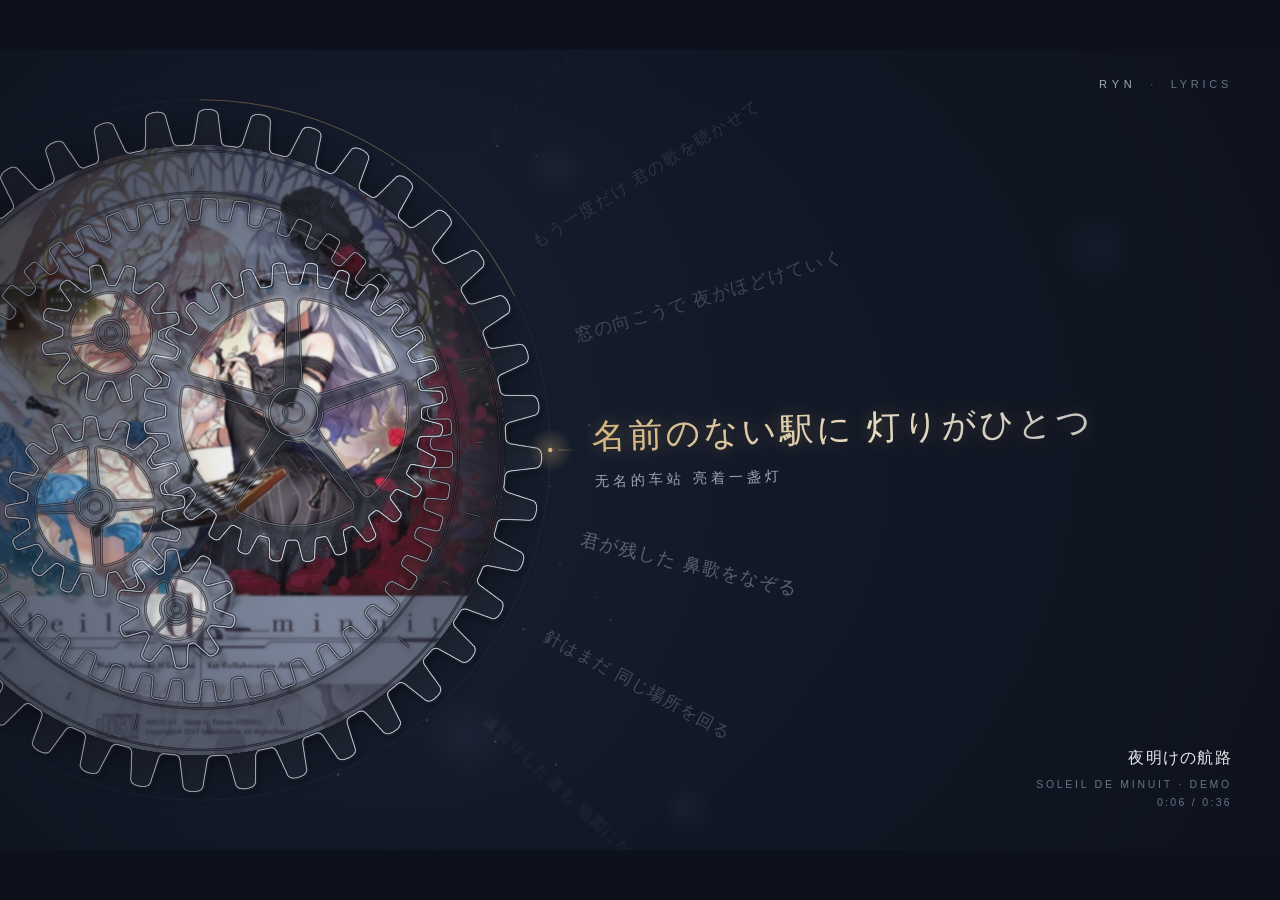
==== ryn-lyric-dial/concept-7b/index.html @ 3556fc02 "add ryn lyric dial demo" ====
<!doctype html><html lang="ja"><head><meta charset="utf-8"><title>Ryn · 光轮 II Luminous Train</title>
<link rel="stylesheet" href="../assets/common.css">
<style>
.hud{letter-spacing:.34em;font-weight:300;font-size:11px;color:#6b7385}
.hud b{font-weight:500;letter-spacing:.44em;color:#a3aab8}
.track .t{font-weight:300;font-size:16px;letter-spacing:.08em}
.track .a{font-weight:300;font-size:10.5px;letter-spacing:.26em;text-transform:uppercase;color:#6b7385;margin-top:9px}
.track .m{font-weight:300;font-size:10.5px;letter-spacing:.22em;color:#6b7385;margin-top:6px}
</style></head><body>
<div id="stage">
  <div class="hud" style="left:auto;right:48px"><b>RYN</b>&nbsp;&nbsp;·&nbsp;&nbsp;Lyrics</div>
  <div class="track" style="right:48px;bottom:42px;text-align:right">
    <div class="t">夜明けの航路</div>
    <div class="a">soleil de minuit · demo</div>
    <div class="m" id="time"></div>
  </div>
</div>
<script src="../assets/common.js"></script>
<script>
/* Concept 7b — 光轮 II Luminous Train
   One bold ring (40 outer teeth, 48 inner teeth) drives a plain visible chain inside the dial:
   Ring(48 int) → L(28) → M(16) → S(10)   and   L(28) → S2(12).  No carrier, no bridges, no arms.
   Wheels are luminous hairlines (with a dark under-stroke so they read on bright art);
   the cover is veiled and turns crisp inside the wheels' spoke windows. Ring rotation = lyric arc. */
const TAU = Math.PI * 2, CX = 200, CY = 400;
const MI = 10, ZRI = 48, RRI = MI * ZRI / 2;          // ring internal: pitch R 240
const MO = 16.25, ZRO = 40, RRO = MO * ZRO / 2;       // ring external crown: pitch R 325, tips 341 → Ø 682
const R_COV = RRO - 1.25 * MO, R_TXT = 392;
const STEP = 15 * Math.PI / 180;   // 1 line = 15°: 12 lines = 180° = 24 inner / 20 outer teeth → seamless loop
const SS = 2, INK = '226,234,250';
const smooth = x => x * x * x * (x * (x * 6 - 15) + 10);
const easeInOutSine = x => -(Math.cos(Math.PI * x) - 1) / 2;

// ── generic geometry
function teeth(Z, R, m, internal) {   // bold, rounded tooth outline (points)
  const rT = internal ? R - m : R + m, rR = internal ? R + 1.2 * m : R - 1.2 * m, pitch = TAU / Z, pts = [];
  const hw = r => pitch * .5 * (.56 - .2 * clamp((r - rR) / (rT - rR)));
  for (let k = 0; k < Z; k++) { const a = k * pitch;
    pts.push([a - pitch / 2, rR]);
    for (let i = 0; i <= 3; i++) { const r = lerp(rR, rT, i / 3); pts.push([a - hw(r) * R / r, r]); }
    for (let i = 3; i >= 0; i--) { const r = lerp(rR, rT, i / 3); pts.push([a + hw(r) * R / r, r]); } }
  return chaikin(pts.map(([a, r]) => [Math.cos(a) * r, Math.sin(a) * r]), 2);
}
function chaikin(pts, it) { for (let k = 0; k < it; k++) { const o = []; for (let i = 0; i < pts.length; i++) { const p = pts[i], q = pts[(i + 1) % pts.length]; o.push([.75 * p[0] + .25 * q[0], .75 * p[1] + .25 * q[1]], [.25 * p[0] + .75 * q[0], .25 * p[1] + .75 * q[1]]); } pts = o; } return pts; }
// window between two straight, gently tapered spokes (spoke half-width w0 at hub → w1 at rim)
function windowShape(a0, a1, r0, r1, w0, w1) {
  const P = [], half = r => lerp(w0, w1, (r - r0) / (r1 - r0)), L = r => a0 + half(r) / r, Rr = r => a1 - half(r) / r;
  for (let i = 0; i <= 4; i++) { const r = lerp(r0, r1, i / 4); P.push([Math.cos(L(r)) * r, Math.sin(L(r)) * r]); }
  for (let i = 1; i < 10; i++) { const a = lerp(L(r1), Rr(r1), i / 10); P.push([Math.cos(a) * r1, Math.sin(a) * r1]); }
  for (let i = 4; i >= 0; i--) { const r = lerp(r0, r1, i / 4); P.push([Math.cos(Rr(r)) * r, Math.sin(Rr(r)) * r]); }
  for (let i = 1; i < 6; i++) { const a = lerp(Rr(r0), L(r0), i / 6); P.push([Math.cos(a) * r0, Math.sin(a) * r0]); }
  return chaikin(P, 4);
}
const toPath = (pts, p = new Path2D()) => { pts.forEach(([x, y], i) => i ? p.lineTo(x, y) : p.moveTo(x, y)); p.closePath(); return p; };
const circ = (r, p = new Path2D(), x = 0, y = 0) => { p.moveTo(x + r, y); p.arc(x, y, r, 0, TAU); return p; };

// ── the train (positions solved so every pair sits exactly at its centre distance)
const G = {};
{ const mk = (Z, n, hub) => ({Z, R: MI * Z / 2, n, hub});
  G.L = mk(28, 5, 24); G.M = mk(16, 4, 16); G.S = mk(10, 3, 11); G.S2 = mk(12, 3, 13);
  const at = (o, a, d) => ({x: o.x + Math.cos(a) * d, y: o.y + Math.sin(a) * d});
  const O = {x: CX, y: CY};
  Object.assign(G.L, at(O, -0.40, RRI - G.L.R));               // internal mesh with the ring
  Object.assign(G.M, at(G.L, 2.70, G.L.R + G.M.R));
  Object.assign(G.S, at(G.M, 0.90, G.M.R + G.S.R));
  Object.assign(G.S2, at(G.L, 3.55, G.L.R + G.S2.R)); }
function meshExt(a, b, thA) { const psi = Math.atan2(b.y - a.y, b.x - a.x); return psi + Math.PI - Math.PI / b.Z + (a.Z / b.Z) * (psi - thA); }
function meshInt(thR, b) { const psi = Math.atan2(b.y - CY, b.x - CX); return psi - Math.PI / b.Z - (ZRI / b.Z) * (psi - thR); }

// ── bake: line art = dark under-stroke (legibility on bright art) + glow + hairline, weight hierarchy
function bakeWheel(def) {
  const S = def.size, c = document.createElement('canvas'); c.width = c.height = Math.ceil(S * SS); c.size = S;
  const g = c.getContext('2d'); g.scale(SS, SS); g.translate(S / 2, S / 2); g.lineJoin = 'round';
  if (def.frost) { g.fillStyle = `rgba(${INK},${def.frost})`; g.fill(def.body, 'evenodd'); g.globalCompositeOperation = 'destination-out'; g.fillStyle = '#000'; for (const w of def.wins) g.fill(w); g.globalCompositeOperation = 'source-over'; }
  const items = def.lines;   // [path, weight 0..1, dashed]
  g.strokeStyle = 'rgba(6,9,16,.55)'; for (const [p, k, dash] of items) { if (dash) continue; g.lineWidth = 2.6 + k; g.stroke(p); }
  for (const [p, k, dash] of items) { if (dash) continue; g.strokeStyle = `rgba(${INK},${.07 * k})`; g.lineWidth = 4; g.stroke(p); }
  for (const [p, k, dash] of items) { g.setLineDash(dash ? [2, 5] : []); g.strokeStyle = `rgba(${INK},${k})`; g.lineWidth = dash ? .8 : .7 + .5 * k; g.stroke(p); }
  g.setLineDash([]); return c;
}
function wheelDef(w) {
  const m = MI, rRoot = w.R - 1.2 * m, rim = Math.max(7, w.R * .1), out = toPath(teeth(w.Z, w.R, m, false));
  const sw = w.R * .07, wins = [];
  for (let k = 0; k < w.n; k++) wins.push(toPath(windowShape(k * TAU / w.n, (k + 1) * TAU / w.n, w.hub + 5, rRoot - rim, sw * .9, sw * .6)));
  const body = new Path2D(); body.addPath(out);
  return {size: 2 * (w.R + m) + 16, wins, body, frost: .07,
    lines: [[out, .85], ...wins.map(p => [p, .4]), [circ(w.hub), .5], [circ(w.hub * .42), .35], [circ(w.R), .2, true]]};
}
const B = {};
function bake(cover) {
  const S = 2 * R_COV;
  const mk = () => { const c = document.createElement('canvas'); c.width = c.height = S * SS; const g = c.getContext('2d'); g.scale(SS, SS); return [c, g]; };
  { const [c, g] = mk(); g.beginPath(); g.arc(R_COV, R_COV, R_COV, 0, TAU); g.clip();
    g.filter = 'blur(1.6px) saturate(.8) brightness(.67)'; if (cover) g.drawImage(cover, -4, -4, S + 8, S + 8); g.filter = 'none';
    g.globalCompositeOperation = 'multiply'; g.fillStyle = 'rgb(182,195,228)'; g.fillRect(0, 0, S, S); g.globalCompositeOperation = 'source-over';
    // ring band under heavier frost so the rim reads as one bold part
    g.fillStyle = 'rgba(14,19,31,.3)'; g.beginPath(); g.arc(R_COV, R_COV, R_COV, 0, TAU); g.arc(R_COV, R_COV, RRI + 1.2 * MI, 0, TAU, true); g.fill();
    B.veil = c; }
  { const [c, g] = mk(); g.filter = 'saturate(1.03) contrast(1.03)'; if (cover) g.drawImage(cover, 0, 0, S, S); B.crisp = c; }
  for (const k of ['L', 'M', 'S', 'S2']) { G[k].def = wheelDef(G[k]); B[k] = bakeWheel(G[k].def); }
  { const outer = toPath(teeth(ZRO, RRO, MO, false)), inner = toPath(teeth(ZRI, RRI, MI, true)), body = new Path2D();
    body.addPath(outer); body.addPath(inner);
    const scale = new Path2D(); const rS = (RRI + 1.2 * MI + RRO - 1.2 * MO) / 2;
    for (let k = 0; k < 24; k++) { const a = k * STEP, l = k % 2 ? 4 : 8; scale.moveTo(Math.cos(a) * (rS - l), Math.sin(a) * (rS - l)); scale.lineTo(Math.cos(a) * (rS + l), Math.sin(a) * (rS + l)); }
    B.ring = bakeWheel({size: 2 * (RRO + MO) + 16, body, frost: .05, wins: [],
      lines: [[outer, .8], [inner, .6], [scale, .3], [circ(RRO - 1.2 * MO - 6), .16], [circ(RRI + 1.2 * MI + 6), .16]]}); }
  const shadow = c => { const t = document.createElement('canvas'); t.width = t.height = c.width; const g = t.getContext('2d'); g.filter = `blur(${3 * SS}px) brightness(0)`; g.drawImage(c, 0, 0); t.size = c.size; return t; };
  for (const k of ['ring', 'L', 'M', 'S', 'S2']) B[k + 'Sh'] = shadow(B[k]);
  B.mask = document.createElement('canvas');
}
function put(ctx, c, x, y, a, alpha = 1) { ctx.save(); ctx.globalAlpha = alpha; ctx.translate(x, y); ctx.rotate(a); ctx.drawImage(c, -c.size / 2, -c.size / 2, c.size, c.size); ctx.restore(); }

const DUST = Array.from({length: 46}, (_, i) => { const h = n => ((Math.sin(i * 127.1 + n * 311.7) * 43758.5453) % 1 + 1) % 1; return {x: h(1), y: h(2), r: .5 + h(3) * 1.1, s: .2 + h(4) * .8, p: h(5) * TAU}; });
const BOKEH = [[560, 120, 30], [470, 690, 44], [690, 760, 26], [1100, 200, 40]];

boot(({ctx, cover}, t, s) => {
  if (!B.veil) bake(cover);
  const dpr = ctx.getTransform().a;
  ctx.fillStyle = C.bg; ctx.fillRect(0, 0, 1280, 800);
  const pool = ctx.createRadialGradient(CX + 60, CY - 20, 60, CX, CY, 800); pool.addColorStop(0, 'rgba(40,52,78,.4)'); pool.addColorStop(1, 'rgba(17,23,37,0)');
  ctx.fillStyle = pool; ctx.fillRect(0, 0, 1280, 800);

  // kinematics
  const thR = -s.p * STEP;
  const th = {}; th.L = meshInt(thR, G.L); th.M = meshExt(G.L, G.M, th.L); th.S = meshExt(G.M, G.S, th.M); th.S2 = meshExt(G.L, G.S2, th.L);
  const px = Math.sin(t * .13) * 2, py = Math.cos(t * .11) * 1.5;
  const beat = Math.exp(-mod(t, .5) / .12) * (mod(Math.floor(t / .5), 4) === 0 ? 1 : .55);
  const dep = {ring: .4, L: 1, M: 1.25, S: 1.5, S2: 1.5};   // parallax depth: smaller wheels sit nearer the glass

  for (const [bx, by, br] of BOKEH) { const g = ctx.createRadialGradient(bx - px * 2, by - py * 2, 0, bx - px * 2, by - py * 2, br); g.addColorStop(0, 'rgba(170,190,230,.05)'); g.addColorStop(1, 'rgba(170,190,230,0)'); ctx.fillStyle = g; ctx.beginPath(); ctx.arc(bx - px * 2, by - py * 2, br, 0, TAU); ctx.fill(); }

  // cover under the veil + crisp windows
  ctx.save(); ctx.shadowColor = 'rgba(0,0,0,.55)'; ctx.shadowBlur = 60; ctx.fillStyle = '#0d121c'; ctx.beginPath(); ctx.arc(CX, CY, R_COV, 0, TAU); ctx.fill(); ctx.restore();
  ctx.drawImage(B.veil, CX - R_COV, CY - R_COV, 2 * R_COV, 2 * R_COV);
  { const S = 2 * R_COV, mc = B.mask; if (mc.width !== Math.round(S * dpr)) mc.width = mc.height = Math.round(S * dpr);
    const g = mc.getContext('2d'); g.setTransform(1, 0, 0, 1, 0, 0); g.clearRect(0, 0, mc.width, mc.height); g.setTransform(dpr, 0, 0, dpr, 0, 0);
    g.fillStyle = '#fff'; g.shadowColor = '#fff'; g.shadowBlur = 6 * dpr;
    for (const k of ['L', 'M', 'S', 'S2']) { const w = G[k]; g.save(); g.translate(w.x - CX + R_COV + px * dep[k], w.y - CY + R_COV + py * dep[k]); g.rotate(th[k]); for (const p of w.def.wins) g.fill(p); g.restore(); }
    g.shadowBlur = 0; g.globalCompositeOperation = 'source-in'; g.setTransform(1, 0, 0, 1, 0, 0); g.drawImage(B.crisp, 0, 0, mc.width, mc.height); g.globalCompositeOperation = 'source-over';
    ctx.globalAlpha = .93 + .07 * beat; ctx.drawImage(mc, CX - R_COV, CY - R_COV, S, S); ctx.globalAlpha = 1; }
  { ctx.save(); ctx.beginPath(); ctx.arc(CX, CY, R_COV, 0, TAU); ctx.clip(); ctx.globalCompositeOperation = 'screen';
    const u = mod(t / 11, 1), x0 = CX - 560 + u * 1120, sw = ctx.createLinearGradient(x0 - 150, CY - 320, x0 + 150, CY + 320);
    sw.addColorStop(0, 'rgba(200,214,240,0)'); sw.addColorStop(.5, 'rgba(200,214,240,.06)'); sw.addColorStop(1, 'rgba(200,214,240,0)');
    ctx.fillStyle = sw; ctx.fillRect(CX - R_COV, CY - R_COV, 2 * R_COV, 2 * R_COV); ctx.restore(); }

  // shadows, then the wheels
  const O = [5, 8];
  put(ctx, B.ringSh, CX + O[0] * .5, CY + O[1] * .5, thR, .45);
  for (const k of ['L', 'M', 'S', 'S2']) put(ctx, B[k + 'Sh'], G[k].x + O[0] * dep[k], G[k].y + O[1] * dep[k], th[k], .45);
  put(ctx, B.ring, CX + px * dep.ring, CY + py * dep.ring, thR);
  for (const k of ['L', 'M', 'S', 'S2']) put(ctx, B[k], G[k].x + px * dep[k], G[k].y + py * dep[k], th[k]);

  // beat light along pitch circles (additive)
  ctx.save(); ctx.globalCompositeOperation = 'lighter'; ctx.lineCap = 'round';
  const comet = (x, y, r, a, len, al) => { for (let k = 0; k < 6; k++) { ctx.strokeStyle = `rgba(${INK},${al * (1 - k / 6)})`; ctx.lineWidth = 1.5 - k * .15; ctx.beginPath(); ctx.arc(x, y, r, a - (k + 1) * len / 6, a - k * len / 6); ctx.stroke(); } };
  comet(CX, CY, RRI, -t * .3 + 1, .5, .2 + .4 * beat);
  comet(G.L.x + px, G.L.y + py, G.L.R, t * .8, 1.0, .22 + .5 * beat);
  comet(G.M.x + px * 1.25, G.M.y + py * 1.25, G.M.R, -t * 1.1 + 2, 1.1, .16 + .4 * beat);
  // mesh points: where two wheels touch, a soft light breathes with the beat — the linkage reads at a glance
  const meshPt = (a, b, sign) => { const d = Math.hypot(b.x - a.x, b.y - a.y), k = sign * a.R / d, x = a.x + (b.x - a.x) * k, y = a.y + (b.y - a.y) * k;
    const g = ctx.createRadialGradient(x, y, 0, x, y, 16); g.addColorStop(0, `rgba(${INK},${.22 + .4 * beat})`); g.addColorStop(1, `rgba(${INK},0)`); ctx.fillStyle = g; ctx.fillRect(x - 16, y - 16, 32, 32); };
  meshPt({x: CX, y: CY, R: RRI}, G.L, 1); meshPt(G.L, G.M, 1); meshPt(G.M, G.S, 1); meshPt(G.L, G.S2, 1);
  ctx.restore();

  // glass crescent highlight + rim
  { ctx.save(); ctx.beginPath(); ctx.arc(CX, CY, R_COV - 1, 0, TAU); ctx.clip();
    const hl = ctx.createLinearGradient(CX - 200, CY - 300, CX + 80, CY - 40); hl.addColorStop(0, 'rgba(225,235,255,.09)'); hl.addColorStop(1, 'rgba(225,235,255,0)');
    ctx.fillStyle = hl; ctx.beginPath(); ctx.arc(CX, CY, R_COV - 6, Math.PI * 1.1, Math.PI * 1.7); ctx.arc(CX + 50, CY + 44, R_COV - 6, Math.PI * 1.7, Math.PI * 1.1, true); ctx.fill(); ctx.restore(); }
  // progress: gold hairline just outside the teeth
  const RP = RRO + MO + 9;
  ctx.lineWidth = .7; ctx.strokeStyle = `rgba(${INK},.07)`; ctx.beginPath(); ctx.arc(CX, CY, RP, 0, TAU); ctx.stroke();
  ctx.strokeStyle = rgba(C.gold, .7); ctx.beginPath(); ctx.arc(CX, CY, RP, -Math.PI / 2, -Math.PI / 2 + TAU * s.progress); ctx.stroke();
  // index + connector
  { const ix = CX + RP, g = ctx.createRadialGradient(ix, CY, 0, ix, CY, 22);
    g.addColorStop(0, rgba(C.goldHi, .3 + .25 * beat)); g.addColorStop(1, rgba(C.goldHi, 0));
    ctx.fillStyle = g; ctx.beginPath(); ctx.arc(ix, CY, 22, 0, TAU); ctx.fill();
    ctx.fillStyle = C.goldHi; ctx.beginPath(); ctx.arc(ix, CY, 2.2, 0, TAU); ctx.fill();
    const lg = ctx.createLinearGradient(ix + 8, 0, CX + R_TXT - 16, 0); lg.addColorStop(0, rgba(C.gold, .8)); lg.addColorStop(1, rgba(C.gold, 0));
    ctx.strokeStyle = lg; ctx.lineWidth = .8; ctx.beginPath(); ctx.moveTo(ix + 8, CY); ctx.lineTo(CX + R_TXT - 16, CY); ctx.stroke(); }
  for (const d of DUST) { const x = 20 + mod(d.x * 620 + t * 4 * d.s, 620), y = 60 + mod(d.y * 680 - t * 6 * d.s, 680);
    const tw = .5 + .5 * Math.sin(t * (.6 + d.s) + d.p); ctx.fillStyle = `rgba(${INK},${.05 + .15 * tw})`; ctx.beginPath(); ctx.arc(x, y, d.r, 0, TAU); ctx.fill(); }

  // lyric arc
  ctx.textBaseline = 'middle'; ctx.textAlign = 'left';
  for (let i = 0; i < N; i++) {
    const d = rel(i, s.p); if (Math.abs(d) > 3.2) continue;
    const f = focus(d), e = smooth(f), a = d * STEP, ad = Math.abs(d);
    const alpha = f > 0 ? lerp(.5, 1, e) : clamp(.52 - (ad - 1) * .2);
    if (alpha <= .01) continue;
    const size = lerp(18 - Math.max(0, ad - 1) * 1.2, 34, e);
    ctx.save(); ctx.translate(CX + Math.cos(a) * R_TXT, CY + Math.sin(a) * R_TXT); ctx.rotate(a);
    if (ad > 1.4) ctx.filter = `blur(${((ad - 1.4) * .7).toFixed(2)}px)`;
    ctx.font = `${e > .5 ? 400 : 300} ${size}px ${FONT_JA}`; ctx.letterSpacing = `${lerp(1.5, 3, e)}px`;
    ctx.globalAlpha = alpha; ctx.fillStyle = d > 0 ? C.sec : C.muted;
    if (f > .02) ctx.fillStyle = `rgba(163,170,184,${lerp(1, .42, e)})`;
    ctx.fillText(LYRICS[i].ja, 0, 0);
    ctx.filter = 'none';
    if (f > .02) {
      // karaoke reveal: gold → white gradient sweeps through the line with a soft glow
      const w = ctx.measureText(LYRICS[i].ja).width, isCur = i === s.idx;
      const prog = isCur ? clamp((s.local - .35) / (LINE_DUR - .7)) : 1;
      const edge = w * easeInOutSine(prog);
      const gr = ctx.createLinearGradient(0, 0, w, 0); gr.addColorStop(0, C.goldHi); gr.addColorStop(.55, '#e9dcc0'); gr.addColorStop(1, '#f3efe6');
      ctx.save(); ctx.beginPath(); ctx.rect(-4, -40, edge + 4, 80); ctx.clip();
      ctx.globalAlpha = e; ctx.shadowColor = rgba(C.gold, .45); ctx.shadowBlur = 16; ctx.fillStyle = gr; ctx.fillText(LYRICS[i].ja, 0, 0);
      ctx.restore();
      if (isCur && prog > 0 && prog < 1) { const hg = ctx.createRadialGradient(edge, 0, 0, edge, 0, 26); hg.addColorStop(0, rgba(C.goldHi, .22 * e)); hg.addColorStop(1, rgba(C.goldHi, 0)); ctx.fillStyle = hg; ctx.globalAlpha = 1; ctx.fillRect(edge - 26, -26, 52, 52); }
      ctx.globalAlpha = e * e; ctx.letterSpacing = '4px'; ctx.font = `300 14px ${FONT_ZH}`; ctx.fillStyle = C.sec; ctx.fillText(LYRICS[i].zh, 2, 44);
    }
    ctx.restore();
  }
  ctx.globalAlpha = 1; ctx.letterSpacing = '0px'; ctx.filter = 'none';

  // vignette
  const vg = ctx.createRadialGradient(560, 400, 300, 640, 400, 940); vg.addColorStop(0, 'rgba(8,11,18,0)'); vg.addColorStop(1, 'rgba(8,11,18,.55)');
  ctx.fillStyle = vg; ctx.fillRect(0, 0, 1280, 800);
}, {trans: 1.8, ease: easeInOutSine});
</script></body></html>
---- ryn-lyric-dial/assets/common.css ----
html,body{margin:0;height:100%;background:#0c111c;overflow:hidden}
body{font-family:Inter,"Noto Sans CJK JP","Noto Sans CJK SC",sans-serif;color:#e6e8ee}
#stage{position:absolute;left:0;top:0;width:1280px;height:800px;transform-origin:0 0;background:#111725;overflow:hidden}
#stage canvas{position:absolute;left:0;top:0;width:1280px;height:800px}
.hud{position:absolute;left:36px;top:28px;font-size:12px;letter-spacing:.08em;color:#6b7385;text-transform:uppercase;pointer-events:none}
.hud b{color:#a3aab8;font-weight:600;letter-spacing:.2em}
.track{position:absolute;pointer-events:none}
.track .t{font-size:18px;font-weight:500;color:#e6e8ee;letter-spacing:.01em}
.track .a{font-size:12px;color:#a3aab8;margin-top:4px;letter-spacing:.04em}
.track .m{font-size:11px;color:#6b7385;margin-top:2px;letter-spacing:.04em}
.foot{position:absolute;left:36px;bottom:24px;font-size:11px;color:#6b7385;letter-spacing:.12em;text-transform:uppercase;pointer-events:none}
.foot span{color:#b8955a}
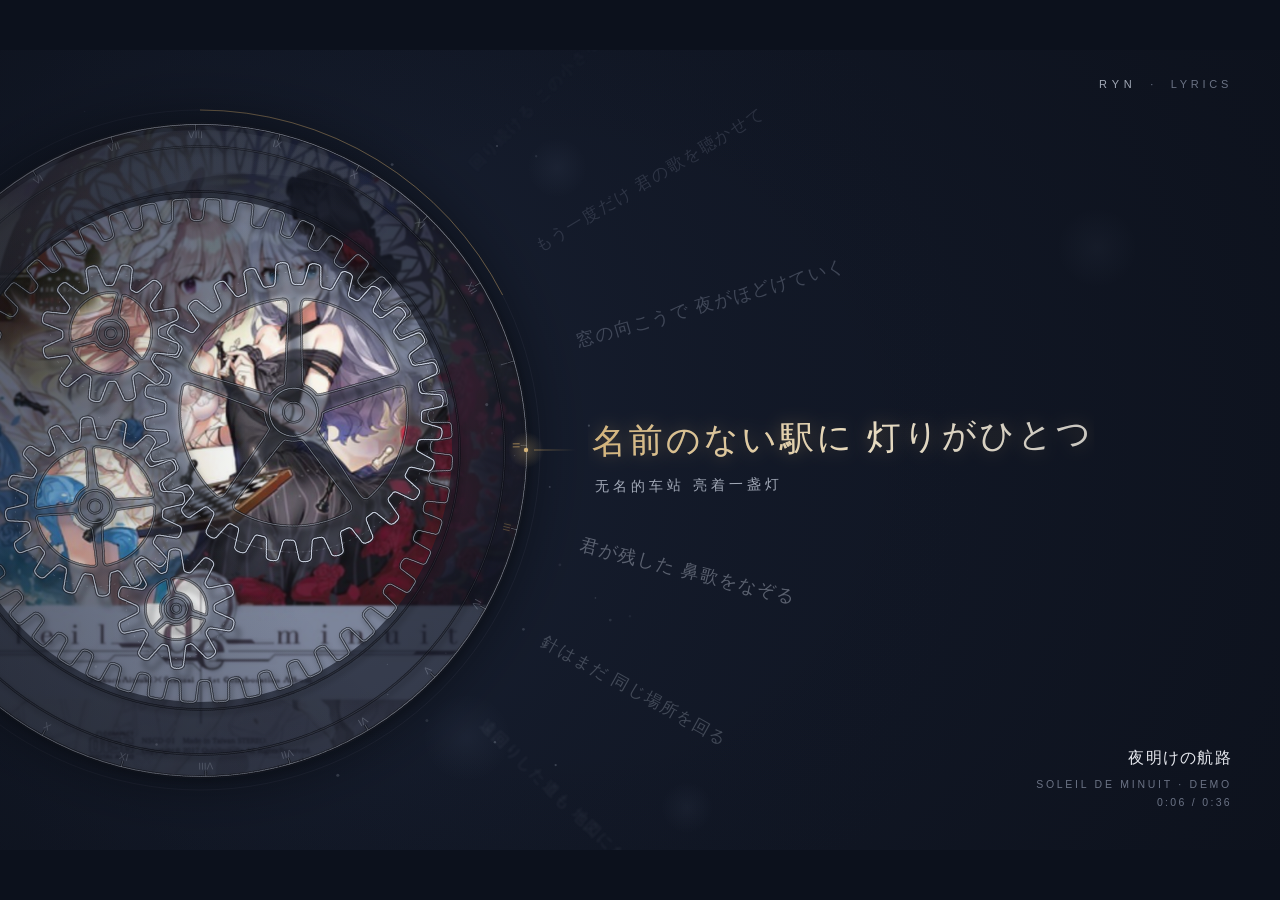
==== commit b1b17b7d: "lyric-dial 7b: 6b-style engraved Roman-numeral band rim, calmer pitch-circle light, no mesh-point fl" ====
--- a/ryn-lyric-dial/concept-7b/index.html
+++ b/ryn-lyric-dial/concept-7b/index.html
@@ -18,15 +18,16 @@
 <script src="../assets/common.js"></script>
 <script>
 /* Concept 7b — 光轮 II Luminous Train
-   One bold ring (40 outer teeth, 48 inner teeth) drives a plain visible chain inside the dial:
+   An engraved Roman-numeral band (6b style) whose 48 inner teeth drive a plain visible chain inside the dial:
    Ring(48 int) → L(28) → M(16) → S(10)   and   L(28) → S2(12).  No carrier, no bridges, no arms.
    Wheels are luminous hairlines (with a dark under-stroke so they read on bright art);
    the cover is veiled and turns crisp inside the wheels' spoke windows. Ring rotation = lyric arc. */
 const TAU = Math.PI * 2, CX = 200, CY = 400;
 const MI = 10, ZRI = 48, RRI = MI * ZRI / 2;          // ring internal: pitch R 240
-const MO = 16.25, ZRO = 40, RRO = MO * ZRO / 2;       // ring external crown: pitch R 325, tips 341 → Ø 682
-const R_COV = RRO - 1.25 * MO, R_TXT = 392;
-const STEP = 15 * Math.PI / 180;   // 1 line = 15°: 12 lines = 180° = 24 inner / 20 outer teeth → seamless loop
+const BAND_I = RRI + 1.2 * MI, BAND_O = 326;          // engraved band (6b style) between the inner-teeth root and Ø 652
+const R_COV = BAND_O, R_TXT = 392;
+const ROMAN = ['I','II','III','IV','V','VI','VII','VIII','IX','X','XI','XII'];
+const STEP = 15 * Math.PI / 180;   // 1 line = 15°: 12 lines = 180° = 24 inner teeth → seamless loop
 const SS = 2, INK = '226,234,250';
 const smooth = x => x * x * x * (x * (x * 6 - 15) + 10);
 const easeInOutSine = x => -(Math.cos(Math.PI * x) - 1) / 2;
@@ -94,16 +95,15 @@
     g.filter = 'blur(1.6px) saturate(.8) brightness(.67)'; if (cover) g.drawImage(cover, -4, -4, S + 8, S + 8); g.filter = 'none';
     g.globalCompositeOperation = 'multiply'; g.fillStyle = 'rgb(182,195,228)'; g.fillRect(0, 0, S, S); g.globalCompositeOperation = 'source-over';
     // ring band under heavier frost so the rim reads as one bold part
-    g.fillStyle = 'rgba(14,19,31,.3)'; g.beginPath(); g.arc(R_COV, R_COV, R_COV, 0, TAU); g.arc(R_COV, R_COV, RRI + 1.2 * MI, 0, TAU, true); g.fill();
+    g.fillStyle = 'rgba(16,21,34,.66)'; g.beginPath(); g.arc(R_COV, R_COV, R_COV, 0, TAU); g.arc(R_COV, R_COV, RRI + 1.2 * MI, 0, TAU, true); g.fill();
     B.veil = c; }
   { const [c, g] = mk(); g.filter = 'saturate(1.03) contrast(1.03)'; if (cover) g.drawImage(cover, 0, 0, S, S); B.crisp = c; }
   for (const k of ['L', 'M', 'S', 'S2']) { G[k].def = wheelDef(G[k]); B[k] = bakeWheel(G[k].def); }
-  { const outer = toPath(teeth(ZRO, RRO, MO, false)), inner = toPath(teeth(ZRI, RRI, MI, true)), body = new Path2D();
-    body.addPath(outer); body.addPath(inner);
-    const scale = new Path2D(); const rS = (RRI + 1.2 * MI + RRO - 1.2 * MO) / 2;
-    for (let k = 0; k < 24; k++) { const a = k * STEP, l = k % 2 ? 4 : 8; scale.moveTo(Math.cos(a) * (rS - l), Math.sin(a) * (rS - l)); scale.lineTo(Math.cos(a) * (rS + l), Math.sin(a) * (rS + l)); }
-    B.ring = bakeWheel({size: 2 * (RRO + MO) + 16, body, frost: .05, wins: [],
-      lines: [[outer, .8], [inner, .6], [scale, .3], [circ(RRO - 1.2 * MO - 6), .16], [circ(RRI + 1.2 * MI + 6), .16]]}); }
+  { // ring = engraved band (thin concentric rings + one quiet tick per lyric step) with the drive teeth on its inner edge
+    const inner = toPath(teeth(ZRI, RRI, MI, true)), ticks = new Path2D();
+    for (let k = 0; k < 24; k++) { const a = k * STEP; ticks.moveTo(Math.cos(a) * BAND_O, Math.sin(a) * BAND_O); ticks.lineTo(Math.cos(a) * (BAND_O - 6), Math.sin(a) * (BAND_O - 6)); }
+    B.ring = bakeWheel({size: 2 * BAND_O + 16, wins: [],
+      lines: [[circ(BAND_O), .42], [inner, .5], [ticks, .3], [circ(BAND_O - 22), .12], [circ(BAND_I + 7), .1]]}); }
   const shadow = c => { const t = document.createElement('canvas'); t.width = t.height = c.width; const g = t.getContext('2d'); g.filter = `blur(${3 * SS}px) brightness(0)`; g.drawImage(c, 0, 0); t.size = c.size; return t; };
   for (const k of ['ring', 'L', 'M', 'S', 'S2']) B[k + 'Sh'] = shadow(B[k]);
   B.mask = document.createElement('canvas');
@@ -125,6 +125,7 @@
   const th = {}; th.L = meshInt(thR, G.L); th.M = meshExt(G.L, G.M, th.L); th.S = meshExt(G.M, G.S, th.M); th.S2 = meshExt(G.L, G.S2, th.L);
   const px = Math.sin(t * .13) * 2, py = Math.cos(t * .11) * 1.5;
   const beat = Math.exp(-mod(t, .5) / .12) * (mod(Math.floor(t / .5), 4) === 0 ? 1 : .55);
+  const soft = .5 - .5 * Math.cos(TAU * mod(t, 2) / 2);   // one slow swell per bar
   const dep = {ring: .4, L: 1, M: 1.25, S: 1.5, S2: 1.5};   // parallax depth: smaller wheels sit nearer the glass
 
   for (const [bx, by, br] of BOKEH) { const g = ctx.createRadialGradient(bx - px * 2, by - py * 2, 0, bx - px * 2, by - py * 2, br); g.addColorStop(0, 'rgba(170,190,230,.05)'); g.addColorStop(1, 'rgba(170,190,230,0)'); ctx.fillStyle = g; ctx.beginPath(); ctx.arc(bx - px * 2, by - py * 2, br, 0, TAU); ctx.fill(); }
@@ -137,7 +138,7 @@
     g.fillStyle = '#fff'; g.shadowColor = '#fff'; g.shadowBlur = 6 * dpr;
     for (const k of ['L', 'M', 'S', 'S2']) { const w = G[k]; g.save(); g.translate(w.x - CX + R_COV + px * dep[k], w.y - CY + R_COV + py * dep[k]); g.rotate(th[k]); for (const p of w.def.wins) g.fill(p); g.restore(); }
     g.shadowBlur = 0; g.globalCompositeOperation = 'source-in'; g.setTransform(1, 0, 0, 1, 0, 0); g.drawImage(B.crisp, 0, 0, mc.width, mc.height); g.globalCompositeOperation = 'source-over';
-    ctx.globalAlpha = .93 + .07 * beat; ctx.drawImage(mc, CX - R_COV, CY - R_COV, S, S); ctx.globalAlpha = 1; }
+    ctx.globalAlpha = .95 + .05 * soft; ctx.drawImage(mc, CX - R_COV, CY - R_COV, S, S); ctx.globalAlpha = 1; }
   { ctx.save(); ctx.beginPath(); ctx.arc(CX, CY, R_COV, 0, TAU); ctx.clip(); ctx.globalCompositeOperation = 'screen';
     const u = mod(t / 11, 1), x0 = CX - 560 + u * 1120, sw = ctx.createLinearGradient(x0 - 150, CY - 320, x0 + 150, CY + 320);
     sw.addColorStop(0, 'rgba(200,214,240,0)'); sw.addColorStop(.5, 'rgba(200,214,240,.06)'); sw.addColorStop(1, 'rgba(200,214,240,0)');
@@ -148,32 +149,33 @@
   put(ctx, B.ringSh, CX + O[0] * .5, CY + O[1] * .5, thR, .45);
   for (const k of ['L', 'M', 'S', 'S2']) put(ctx, B[k + 'Sh'], G[k].x + O[0] * dep[k], G[k].y + O[1] * dep[k], th[k], .45);
   put(ctx, B.ring, CX + px * dep.ring, CY + py * dep.ring, thR);
+  // Roman numerals engraved on the band, riding with the ring (24 slots = two turns of I–XII), current one gold
+  ctx.font = `300 10px ${FONT_UI}`; ctx.textAlign = 'center'; ctx.textBaseline = 'middle';
+  for (let i = 0; i < N; i++) for (const w of [0, 1]) {
+    const d0 = rel(i, s.p), d = w ? d0 + (d0 < 0 ? 12 : -12) : d0, a = d * STEP, f = w ? 0 : focus(d0);
+    ctx.save(); ctx.translate(CX + px * dep.ring + Math.cos(a) * (BAND_O - 11), CY + py * dep.ring + Math.sin(a) * (BAND_O - 11)); ctx.rotate(a + Math.PI / 2);
+    ctx.fillStyle = f > .02 ? rgba(C.gold, .35 + .5 * f) : `rgba(${INK},.24)`; ctx.fillText(ROMAN[i], 0, 0); ctx.restore(); }
   for (const k of ['L', 'M', 'S', 'S2']) put(ctx, B[k], G[k].x + px * dep[k], G[k].y + py * dep[k], th[k]);
 
-  // beat light along pitch circles (additive)
+  // calm light along the pitch circles: a slow, faint glint that only swells a little on the beat
   ctx.save(); ctx.globalCompositeOperation = 'lighter'; ctx.lineCap = 'round';
-  const comet = (x, y, r, a, len, al) => { for (let k = 0; k < 6; k++) { ctx.strokeStyle = `rgba(${INK},${al * (1 - k / 6)})`; ctx.lineWidth = 1.5 - k * .15; ctx.beginPath(); ctx.arc(x, y, r, a - (k + 1) * len / 6, a - k * len / 6); ctx.stroke(); } };
-  comet(CX, CY, RRI, -t * .3 + 1, .5, .2 + .4 * beat);
-  comet(G.L.x + px, G.L.y + py, G.L.R, t * .8, 1.0, .22 + .5 * beat);
-  comet(G.M.x + px * 1.25, G.M.y + py * 1.25, G.M.R, -t * 1.1 + 2, 1.1, .16 + .4 * beat);
-  // mesh points: where two wheels touch, a soft light breathes with the beat — the linkage reads at a glance
-  const meshPt = (a, b, sign) => { const d = Math.hypot(b.x - a.x, b.y - a.y), k = sign * a.R / d, x = a.x + (b.x - a.x) * k, y = a.y + (b.y - a.y) * k;
-    const g = ctx.createRadialGradient(x, y, 0, x, y, 16); g.addColorStop(0, `rgba(${INK},${.22 + .4 * beat})`); g.addColorStop(1, `rgba(${INK},0)`); ctx.fillStyle = g; ctx.fillRect(x - 16, y - 16, 32, 32); };
-  meshPt({x: CX, y: CY, R: RRI}, G.L, 1); meshPt(G.L, G.M, 1); meshPt(G.M, G.S, 1); meshPt(G.L, G.S2, 1);
+  const comet = (x, y, r, a, len, al) => { for (let k = 0; k < 6; k++) { ctx.strokeStyle = `rgba(${INK},${al * (1 - k / 6)})`; ctx.lineWidth = 1.2 - k * .12; ctx.beginPath(); ctx.arc(x, y, r, a - (k + 1) * len / 6, a - k * len / 6); ctx.stroke(); } };
+  comet(G.L.x + px, G.L.y + py, G.L.R, t * .35, 1.2, .09 + .07 * soft);
+  comet(G.M.x + px * 1.25, G.M.y + py * 1.25, G.M.R, -t * .5 + 2, 1.2, .07 + .05 * soft);
   ctx.restore();
 
   // glass crescent highlight + rim
   { ctx.save(); ctx.beginPath(); ctx.arc(CX, CY, R_COV - 1, 0, TAU); ctx.clip();
     const hl = ctx.createLinearGradient(CX - 200, CY - 300, CX + 80, CY - 40); hl.addColorStop(0, 'rgba(225,235,255,.09)'); hl.addColorStop(1, 'rgba(225,235,255,0)');
     ctx.fillStyle = hl; ctx.beginPath(); ctx.arc(CX, CY, R_COV - 6, Math.PI * 1.1, Math.PI * 1.7); ctx.arc(CX + 50, CY + 44, R_COV - 6, Math.PI * 1.7, Math.PI * 1.1, true); ctx.fill(); ctx.restore(); }
-  // progress: gold hairline just outside the teeth
-  const RP = RRO + MO + 9;
+  // progress: gold hairline just outside the band
+  const RP = BAND_O + 14;
   ctx.lineWidth = .7; ctx.strokeStyle = `rgba(${INK},.07)`; ctx.beginPath(); ctx.arc(CX, CY, RP, 0, TAU); ctx.stroke();
   ctx.strokeStyle = rgba(C.gold, .7); ctx.beginPath(); ctx.arc(CX, CY, RP, -Math.PI / 2, -Math.PI / 2 + TAU * s.progress); ctx.stroke();
   // index + connector
-  { const ix = CX + RP, g = ctx.createRadialGradient(ix, CY, 0, ix, CY, 22);
-    g.addColorStop(0, rgba(C.goldHi, .3 + .25 * beat)); g.addColorStop(1, rgba(C.goldHi, 0));
-    ctx.fillStyle = g; ctx.beginPath(); ctx.arc(ix, CY, 22, 0, TAU); ctx.fill();
+  { const ix = CX + BAND_O, g = ctx.createRadialGradient(ix, CY, 0, ix, CY, 18);
+    g.addColorStop(0, rgba(C.goldHi, .28)); g.addColorStop(1, rgba(C.goldHi, 0));
+    ctx.fillStyle = g; ctx.beginPath(); ctx.arc(ix, CY, 18, 0, TAU); ctx.fill();
     ctx.fillStyle = C.goldHi; ctx.beginPath(); ctx.arc(ix, CY, 2.2, 0, TAU); ctx.fill();
     const lg = ctx.createLinearGradient(ix + 8, 0, CX + R_TXT - 16, 0); lg.addColorStop(0, rgba(C.gold, .8)); lg.addColorStop(1, rgba(C.gold, 0));
     ctx.strokeStyle = lg; ctx.lineWidth = .8; ctx.beginPath(); ctx.moveTo(ix + 8, CY); ctx.lineTo(CX + R_TXT - 16, CY); ctx.stroke(); }
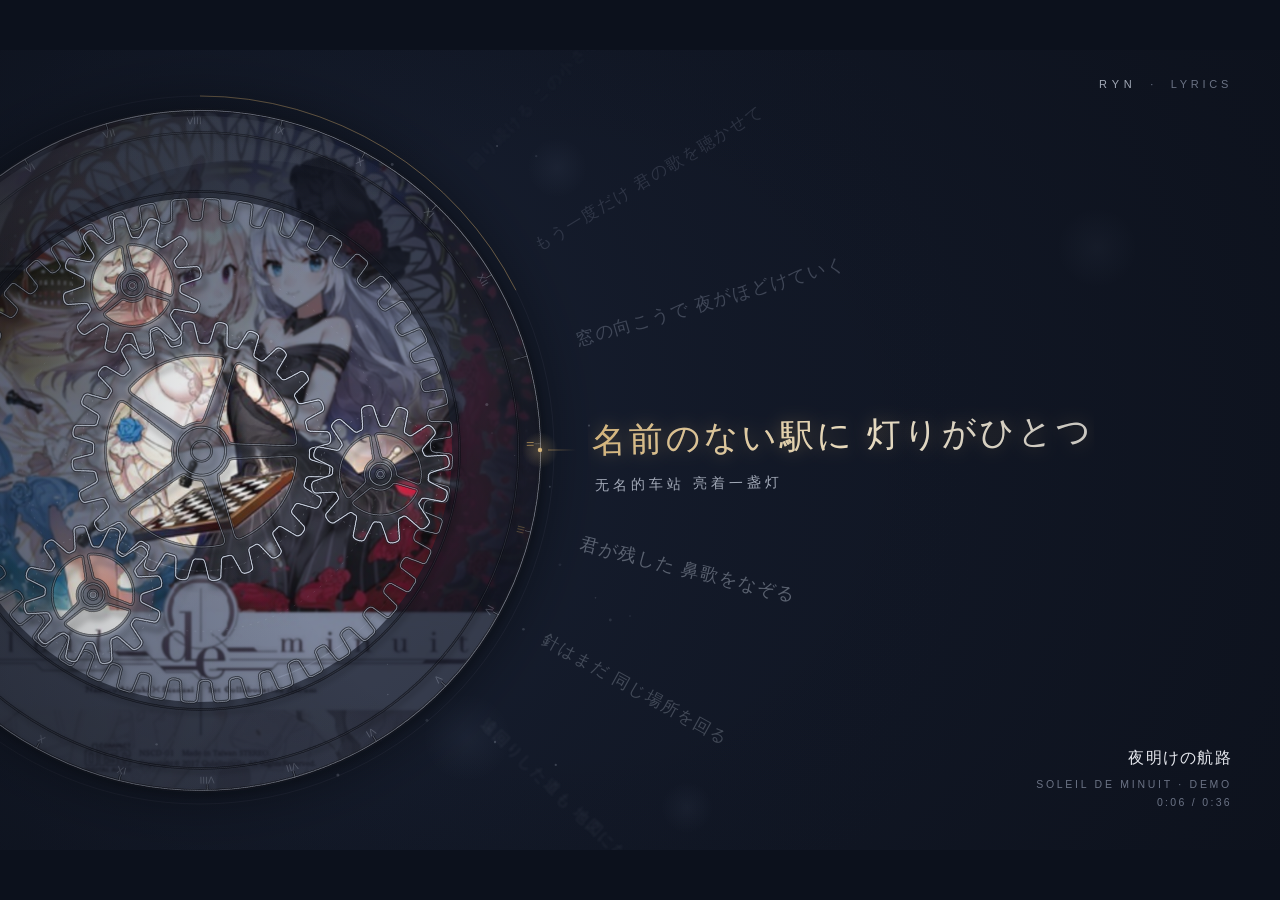
==== commit e8ca54df: "lyric-dial 7b: true planetary set (sun 24, 3 planets 12, ring 48 on the Roman-numeral band), hairlin" ====
--- a/ryn-lyric-dial/concept-7b/index.html
+++ b/ryn-lyric-dial/concept-7b/index.html
@@ -1,4 +1,4 @@
-<!doctype html><html lang="ja"><head><meta charset="utf-8"><title>Ryn · 光轮 II Luminous Train</title>
+<!doctype html><html lang="ja"><head><meta charset="utf-8"><title>Ryn · 光轮 II Luminous Planetary</title>
 <link rel="stylesheet" href="../assets/common.css">
 <style>
 .hud{letter-spacing:.34em;font-weight:300;font-size:11px;color:#6b7385}
@@ -17,14 +17,14 @@
 </div>
 <script src="../assets/common.js"></script>
 <script>
-/* Concept 7b — 光轮 II Luminous Train
-   An engraved Roman-numeral band (6b style) whose 48 inner teeth drive a plain visible chain inside the dial:
-   Ring(48 int) → L(28) → M(16) → S(10)   and   L(28) → S2(12).  No carrier, no bridges, no arms.
+/* Concept 7b — 光轮 II Luminous Planetary
+   A true planetary set: the engraved Roman-numeral band (6b style) is the ring gear (48 inner teeth),
+   three planets (12) mesh with it and with the central sun (24). Carrier = a dotted hairline only; no arms, no bridges.
    Wheels are luminous hairlines (with a dark under-stroke so they read on bright art);
    the cover is veiled and turns crisp inside the wheels' spoke windows. Ring rotation = lyric arc. */
 const TAU = Math.PI * 2, CX = 200, CY = 400;
 const MI = 10, ZRI = 48, RRI = MI * ZRI / 2;          // ring internal: pitch R 240
-const BAND_I = RRI + 1.2 * MI, BAND_O = 326;          // engraved band (6b style) between the inner-teeth root and Ø 652
+const BAND_I = RRI + 1.2 * MI, BAND_O = 340;          // engraved band (6b style) between the inner-teeth root and Ø 680
 const R_COV = BAND_O, R_TXT = 392;
 const ROMAN = ['I','II','III','IV','V','VI','VII','VIII','IX','X','XI','XII'];
 const STEP = 15 * Math.PI / 180;   // 1 line = 15°: 12 lines = 180° = 24 inner teeth → seamless loop
@@ -55,18 +55,11 @@
 const toPath = (pts, p = new Path2D()) => { pts.forEach(([x, y], i) => i ? p.lineTo(x, y) : p.moveTo(x, y)); p.closePath(); return p; };
 const circ = (r, p = new Path2D(), x = 0, y = 0) => { p.moveTo(x + r, y); p.arc(x, y, r, 0, TAU); return p; };
 
-// ── the train (positions solved so every pair sits exactly at its centre distance)
-const G = {};
-{ const mk = (Z, n, hub) => ({Z, R: MI * Z / 2, n, hub});
-  G.L = mk(28, 5, 24); G.M = mk(16, 4, 16); G.S = mk(10, 3, 11); G.S2 = mk(12, 3, 13);
-  const at = (o, a, d) => ({x: o.x + Math.cos(a) * d, y: o.y + Math.sin(a) * d});
-  const O = {x: CX, y: CY};
-  Object.assign(G.L, at(O, -0.40, RRI - G.L.R));               // internal mesh with the ring
-  Object.assign(G.M, at(G.L, 2.70, G.L.R + G.M.R));
-  Object.assign(G.S, at(G.M, 0.90, G.M.R + G.S.R));
-  Object.assign(G.S2, at(G.L, 3.55, G.L.R + G.S2.R)); }
+// ── the planetary set: Zr = Zs + 2·Zp (48 = 24 + 2·12), (Zs + Zr)/3 = 24 → three equally spaced planets mesh
+const ZS = 24, ZP = 12, NP = 3;
+const SUN = {Z: ZS, R: MI * ZS / 2, n: 5, hub: 24}, PLANET = {Z: ZP, R: MI * ZP / 2, n: 3, hub: 11};
+const RC = SUN.R + PLANET.R;                                   // carrier radius 180 (= RRI − Rp)
 function meshExt(a, b, thA) { const psi = Math.atan2(b.y - a.y, b.x - a.x); return psi + Math.PI - Math.PI / b.Z + (a.Z / b.Z) * (psi - thA); }
-function meshInt(thR, b) { const psi = Math.atan2(b.y - CY, b.x - CX); return psi - Math.PI / b.Z - (ZRI / b.Z) * (psi - thR); }
 
 // ── bake: line art = dark under-stroke (legibility on bright art) + glow + hairline, weight hierarchy
 function bakeWheel(def) {
@@ -98,14 +91,14 @@
     g.fillStyle = 'rgba(16,21,34,.66)'; g.beginPath(); g.arc(R_COV, R_COV, R_COV, 0, TAU); g.arc(R_COV, R_COV, RRI + 1.2 * MI, 0, TAU, true); g.fill();
     B.veil = c; }
   { const [c, g] = mk(); g.filter = 'saturate(1.03) contrast(1.03)'; if (cover) g.drawImage(cover, 0, 0, S, S); B.crisp = c; }
-  for (const k of ['L', 'M', 'S', 'S2']) { G[k].def = wheelDef(G[k]); B[k] = bakeWheel(G[k].def); }
+  SUN.def = wheelDef(SUN); B.sun = bakeWheel(SUN.def); PLANET.def = wheelDef(PLANET); B.planet = bakeWheel(PLANET.def);
   { // ring = engraved band (thin concentric rings + one quiet tick per lyric step) with the drive teeth on its inner edge
     const inner = toPath(teeth(ZRI, RRI, MI, true)), ticks = new Path2D();
     for (let k = 0; k < 24; k++) { const a = k * STEP; ticks.moveTo(Math.cos(a) * BAND_O, Math.sin(a) * BAND_O); ticks.lineTo(Math.cos(a) * (BAND_O - 6), Math.sin(a) * (BAND_O - 6)); }
     B.ring = bakeWheel({size: 2 * BAND_O + 16, wins: [],
       lines: [[circ(BAND_O), .42], [inner, .5], [ticks, .3], [circ(BAND_O - 22), .12], [circ(BAND_I + 7), .1]]}); }
   const shadow = c => { const t = document.createElement('canvas'); t.width = t.height = c.width; const g = t.getContext('2d'); g.filter = `blur(${3 * SS}px) brightness(0)`; g.drawImage(c, 0, 0); t.size = c.size; return t; };
-  for (const k of ['ring', 'L', 'M', 'S', 'S2']) B[k + 'Sh'] = shadow(B[k]);
+  for (const k of ['ring', 'sun', 'planet']) B[k + 'Sh'] = shadow(B[k]);
   B.mask = document.createElement('canvas');
 }
 function put(ctx, c, x, y, a, alpha = 1) { ctx.save(); ctx.globalAlpha = alpha; ctx.translate(x, y); ctx.rotate(a); ctx.drawImage(c, -c.size / 2, -c.size / 2, c.size, c.size); ctx.restore(); }
@@ -122,11 +115,15 @@
 
   // kinematics
   const thR = -s.p * STEP;
-  const th = {}; th.L = meshInt(thR, G.L); th.M = meshExt(G.L, G.M, th.L); th.S = meshExt(G.M, G.S, th.M); th.S2 = meshExt(G.L, G.S2, th.L);
+  // planetary kinematics: ring = lyric arc, carrier drifts slowly, sun by Willis (+ phase so all teeth mesh)
+  const thC = t * .02, thS = thC * (1 + ZRI / ZS) - (ZRI / ZS) * thR + Math.PI * ZP / ZS;
+  const W = [{tex: 'sun', def: SUN.def, x: CX, y: CY, th: thS, d: 1}];
+  for (let i = 0; i < NP; i++) { const psi = thC + i * TAU / NP, w = {Z: ZP, x: CX + Math.cos(psi) * RC, y: CY + Math.sin(psi) * RC};
+    W.push({tex: 'planet', def: PLANET.def, x: w.x, y: w.y, th: meshExt({x: CX, y: CY, Z: ZS}, w, thS), d: 1.3}); }
   const px = Math.sin(t * .13) * 2, py = Math.cos(t * .11) * 1.5;
   const beat = Math.exp(-mod(t, .5) / .12) * (mod(Math.floor(t / .5), 4) === 0 ? 1 : .55);
   const soft = .5 - .5 * Math.cos(TAU * mod(t, 2) / 2);   // one slow swell per bar
-  const dep = {ring: .4, L: 1, M: 1.25, S: 1.5, S2: 1.5};   // parallax depth: smaller wheels sit nearer the glass
+  const dep = {ring: .4};   // parallax depth: ring deepest, planets nearest the glass
 
   for (const [bx, by, br] of BOKEH) { const g = ctx.createRadialGradient(bx - px * 2, by - py * 2, 0, bx - px * 2, by - py * 2, br); g.addColorStop(0, 'rgba(170,190,230,.05)'); g.addColorStop(1, 'rgba(170,190,230,0)'); ctx.fillStyle = g; ctx.beginPath(); ctx.arc(bx - px * 2, by - py * 2, br, 0, TAU); ctx.fill(); }
 
@@ -136,7 +133,7 @@
   { const S = 2 * R_COV, mc = B.mask; if (mc.width !== Math.round(S * dpr)) mc.width = mc.height = Math.round(S * dpr);
     const g = mc.getContext('2d'); g.setTransform(1, 0, 0, 1, 0, 0); g.clearRect(0, 0, mc.width, mc.height); g.setTransform(dpr, 0, 0, dpr, 0, 0);
     g.fillStyle = '#fff'; g.shadowColor = '#fff'; g.shadowBlur = 6 * dpr;
-    for (const k of ['L', 'M', 'S', 'S2']) { const w = G[k]; g.save(); g.translate(w.x - CX + R_COV + px * dep[k], w.y - CY + R_COV + py * dep[k]); g.rotate(th[k]); for (const p of w.def.wins) g.fill(p); g.restore(); }
+    for (const w of W) { g.save(); g.translate(w.x - CX + R_COV + px * w.d, w.y - CY + R_COV + py * w.d); g.rotate(w.th); for (const p of w.def.wins) g.fill(p); g.restore(); }
     g.shadowBlur = 0; g.globalCompositeOperation = 'source-in'; g.setTransform(1, 0, 0, 1, 0, 0); g.drawImage(B.crisp, 0, 0, mc.width, mc.height); g.globalCompositeOperation = 'source-over';
     ctx.globalAlpha = .95 + .05 * soft; ctx.drawImage(mc, CX - R_COV, CY - R_COV, S, S); ctx.globalAlpha = 1; }
   { ctx.save(); ctx.beginPath(); ctx.arc(CX, CY, R_COV, 0, TAU); ctx.clip(); ctx.globalCompositeOperation = 'screen';
@@ -147,7 +144,7 @@
   // shadows, then the wheels
   const O = [5, 8];
   put(ctx, B.ringSh, CX + O[0] * .5, CY + O[1] * .5, thR, .45);
-  for (const k of ['L', 'M', 'S', 'S2']) put(ctx, B[k + 'Sh'], G[k].x + O[0] * dep[k], G[k].y + O[1] * dep[k], th[k], .45);
+  for (const w of W) put(ctx, B[w.tex + 'Sh'], w.x + O[0] * w.d, w.y + O[1] * w.d, w.th, .45);
   put(ctx, B.ring, CX + px * dep.ring, CY + py * dep.ring, thR);
   // Roman numerals engraved on the band, riding with the ring (24 slots = two turns of I–XII), current one gold
   ctx.font = `300 10px ${FONT_UI}`; ctx.textAlign = 'center'; ctx.textBaseline = 'middle';
@@ -155,13 +152,16 @@
     const d0 = rel(i, s.p), d = w ? d0 + (d0 < 0 ? 12 : -12) : d0, a = d * STEP, f = w ? 0 : focus(d0);
     ctx.save(); ctx.translate(CX + px * dep.ring + Math.cos(a) * (BAND_O - 11), CY + py * dep.ring + Math.sin(a) * (BAND_O - 11)); ctx.rotate(a + Math.PI / 2);
     ctx.fillStyle = f > .02 ? rgba(C.gold, .35 + .5 * f) : `rgba(${INK},.24)`; ctx.fillText(ROMAN[i], 0, 0); ctx.restore(); }
-  for (const k of ['L', 'M', 'S', 'S2']) put(ctx, B[k], G[k].x + px * dep[k], G[k].y + py * dep[k], th[k]);
+  // carrier: nothing but a dotted hairline through the planet centres
+  ctx.save(); ctx.setLineDash([2, 6]); ctx.lineWidth = .7; ctx.strokeStyle = `rgba(${INK},.16)`; ctx.beginPath(); ctx.arc(CX + px * 1.15, CY + py * 1.15, RC, 0, TAU); ctx.stroke(); ctx.restore();
+  for (const w of W) put(ctx, B[w.tex], w.x + px * w.d, w.y + py * w.d, w.th);
+  for (const w of W.slice(1)) { ctx.strokeStyle = `rgba(${INK},.5)`; ctx.lineWidth = .8; ctx.beginPath(); ctx.arc(w.x + px * w.d, w.y + py * w.d, 3, 0, TAU); ctx.stroke(); }   // planet pins
 
   // calm light along the pitch circles: a slow, faint glint that only swells a little on the beat
   ctx.save(); ctx.globalCompositeOperation = 'lighter'; ctx.lineCap = 'round';
   const comet = (x, y, r, a, len, al) => { for (let k = 0; k < 6; k++) { ctx.strokeStyle = `rgba(${INK},${al * (1 - k / 6)})`; ctx.lineWidth = 1.2 - k * .12; ctx.beginPath(); ctx.arc(x, y, r, a - (k + 1) * len / 6, a - k * len / 6); ctx.stroke(); } };
-  comet(G.L.x + px, G.L.y + py, G.L.R, t * .35, 1.2, .09 + .07 * soft);
-  comet(G.M.x + px * 1.25, G.M.y + py * 1.25, G.M.R, -t * .5 + 2, 1.2, .07 + .05 * soft);
+  comet(CX + px, CY + py, SUN.R, t * .35, 1.2, .09 + .07 * soft);
+  comet(CX + px * .4, CY + py * .4, RRI, -t * .12 + 2, .7, .06 + .05 * soft);
   ctx.restore();
 
   // glass crescent highlight + rim
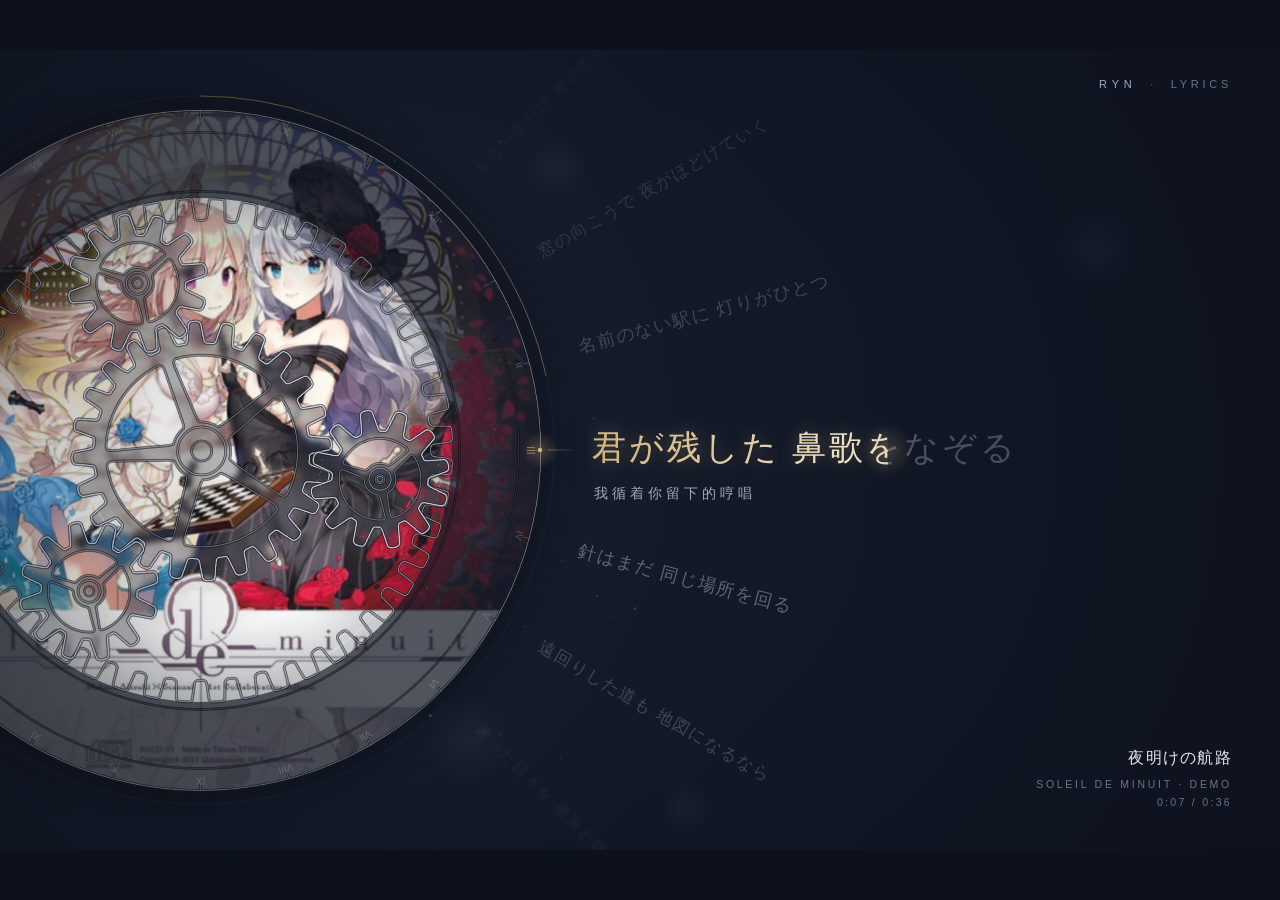
==== commit f30a48d3: "lyric-dial 7b: cover fully clear, gear bodies as translucent frosted glass, softer shadows" ====
--- a/ryn-lyric-dial/concept-7b/index.html
+++ b/ryn-lyric-dial/concept-7b/index.html
@@ -21,7 +21,7 @@
    A true planetary set: the engraved Roman-numeral band (6b style) is the ring gear (48 inner teeth),
    three planets (12) mesh with it and with the central sun (24). Carrier = a dotted hairline only; no arms, no bridges.
    Wheels are luminous hairlines (with a dark under-stroke so they read on bright art);
-   the cover is veiled and turns crisp inside the wheels' spoke windows. Ring rotation = lyric arc. */
+   the cover is fully clear; the wheels' solid parts are translucent frosted glass, their windows fully clear. Ring rotation = lyric arc. */
 const TAU = Math.PI * 2, CX = 200, CY = 400;
 const MI = 10, ZRI = 48, RRI = MI * ZRI / 2;          // ring internal: pitch R 240
 const BAND_I = RRI + 1.2 * MI, BAND_O = 340;          // engraved band (6b style) between the inner-teeth root and Ø 680
@@ -77,7 +77,7 @@
   const sw = w.R * .07, wins = [];
   for (let k = 0; k < w.n; k++) wins.push(toPath(windowShape(k * TAU / w.n, (k + 1) * TAU / w.n, w.hub + 5, rRoot - rim, sw * .9, sw * .6)));
   const body = new Path2D(); body.addPath(out);
-  return {size: 2 * (w.R + m) + 16, wins, body, frost: .07,
+  return {size: 2 * (w.R + m) + 16, wins, body, frost: 0,
     lines: [[out, .85], ...wins.map(p => [p, .4]), [circ(w.hub), .5], [circ(w.hub * .42), .35], [circ(w.R), .2, true]]};
 }
 const B = {};
@@ -85,19 +85,23 @@
   const S = 2 * R_COV;
   const mk = () => { const c = document.createElement('canvas'); c.width = c.height = S * SS; const g = c.getContext('2d'); g.scale(SS, SS); return [c, g]; };
   { const [c, g] = mk(); g.beginPath(); g.arc(R_COV, R_COV, R_COV, 0, TAU); g.clip();
-    g.filter = 'blur(1.6px) saturate(.8) brightness(.67)'; if (cover) g.drawImage(cover, -4, -4, S + 8, S + 8); g.filter = 'none';
-    g.globalCompositeOperation = 'multiply'; g.fillStyle = 'rgb(182,195,228)'; g.fillRect(0, 0, S, S); g.globalCompositeOperation = 'source-over';
-    // ring band under heavier frost so the rim reads as one bold part
+    // the cover itself, crisp and near full brightness; only a very light vignette toward the rim
+    g.filter = 'saturate(1.03) contrast(1.03)'; if (cover) g.drawImage(cover, 0, 0, S, S); g.filter = 'none';
+    const vg = g.createRadialGradient(R_COV, R_COV, BAND_I * .72, R_COV, R_COV, BAND_I); vg.addColorStop(0, 'rgba(10,14,22,0)'); vg.addColorStop(1, 'rgba(10,14,22,.22)');
+    g.fillStyle = vg; g.fillRect(0, 0, S, S);
+    // the engraved band (unchanged): darker so the rim reads as one part
     g.fillStyle = 'rgba(16,21,34,.66)'; g.beginPath(); g.arc(R_COV, R_COV, R_COV, 0, TAU); g.arc(R_COV, R_COV, RRI + 1.2 * MI, 0, TAU, true); g.fill();
     B.veil = c; }
-  { const [c, g] = mk(); g.filter = 'saturate(1.03) contrast(1.03)'; if (cover) g.drawImage(cover, 0, 0, S, S); B.crisp = c; }
+  { // frosted glass for the gears' solid parts: the cover, blurred, with a ~20% cool-dark tint and a faint sheen
+    const [c, g] = mk(); g.filter = 'blur(6px) saturate(.9) brightness(.9)'; if (cover) g.drawImage(cover, -10, -10, S + 20, S + 20); g.filter = 'none';
+    g.fillStyle = 'rgba(12,17,28,.2)'; g.fillRect(0, 0, S, S); g.fillStyle = `rgba(${INK},.05)`; g.fillRect(0, 0, S, S); B.frost = c; }
   SUN.def = wheelDef(SUN); B.sun = bakeWheel(SUN.def); PLANET.def = wheelDef(PLANET); B.planet = bakeWheel(PLANET.def);
   { // ring = engraved band (thin concentric rings + one quiet tick per lyric step) with the drive teeth on its inner edge
     const inner = toPath(teeth(ZRI, RRI, MI, true)), ticks = new Path2D();
     for (let k = 0; k < 24; k++) { const a = k * STEP; ticks.moveTo(Math.cos(a) * BAND_O, Math.sin(a) * BAND_O); ticks.lineTo(Math.cos(a) * (BAND_O - 6), Math.sin(a) * (BAND_O - 6)); }
     B.ring = bakeWheel({size: 2 * BAND_O + 16, wins: [],
       lines: [[circ(BAND_O), .42], [inner, .5], [ticks, .3], [circ(BAND_O - 22), .12], [circ(BAND_I + 7), .1]]}); }
-  const shadow = c => { const t = document.createElement('canvas'); t.width = t.height = c.width; const g = t.getContext('2d'); g.filter = `blur(${3 * SS}px) brightness(0)`; g.drawImage(c, 0, 0); t.size = c.size; return t; };
+  const shadow = c => { const t = document.createElement('canvas'); t.width = t.height = c.width; const g = t.getContext('2d'); g.filter = `blur(${6 * SS}px) brightness(0)`; g.drawImage(c, 0, 0); t.size = c.size; return t; };
   for (const k of ['ring', 'sun', 'planet']) B[k + 'Sh'] = shadow(B[k]);
   B.mask = document.createElement('canvas');
 }
@@ -127,24 +131,25 @@
 
   for (const [bx, by, br] of BOKEH) { const g = ctx.createRadialGradient(bx - px * 2, by - py * 2, 0, bx - px * 2, by - py * 2, br); g.addColorStop(0, 'rgba(170,190,230,.05)'); g.addColorStop(1, 'rgba(170,190,230,0)'); ctx.fillStyle = g; ctx.beginPath(); ctx.arc(bx - px * 2, by - py * 2, br, 0, TAU); ctx.fill(); }
 
-  // cover under the veil + crisp windows
+  // cover clear; gear bodies are frosted glass (windows stay fully clear)
   ctx.save(); ctx.shadowColor = 'rgba(0,0,0,.55)'; ctx.shadowBlur = 60; ctx.fillStyle = '#0d121c'; ctx.beginPath(); ctx.arc(CX, CY, R_COV, 0, TAU); ctx.fill(); ctx.restore();
   ctx.drawImage(B.veil, CX - R_COV, CY - R_COV, 2 * R_COV, 2 * R_COV);
   { const S = 2 * R_COV, mc = B.mask; if (mc.width !== Math.round(S * dpr)) mc.width = mc.height = Math.round(S * dpr);
     const g = mc.getContext('2d'); g.setTransform(1, 0, 0, 1, 0, 0); g.clearRect(0, 0, mc.width, mc.height); g.setTransform(dpr, 0, 0, dpr, 0, 0);
-    g.fillStyle = '#fff'; g.shadowColor = '#fff'; g.shadowBlur = 6 * dpr;
-    for (const w of W) { g.save(); g.translate(w.x - CX + R_COV + px * w.d, w.y - CY + R_COV + py * w.d); g.rotate(w.th); for (const p of w.def.wins) g.fill(p); g.restore(); }
-    g.shadowBlur = 0; g.globalCompositeOperation = 'source-in'; g.setTransform(1, 0, 0, 1, 0, 0); g.drawImage(B.crisp, 0, 0, mc.width, mc.height); g.globalCompositeOperation = 'source-over';
-    ctx.globalAlpha = .95 + .05 * soft; ctx.drawImage(mc, CX - R_COV, CY - R_COV, S, S); ctx.globalAlpha = 1; }
+    g.fillStyle = '#fff';
+    for (const w of W) { g.save(); g.translate(w.x - CX + R_COV + px * w.d, w.y - CY + R_COV + py * w.d); g.rotate(w.th); g.fill(w.def.body);
+      g.globalCompositeOperation = 'destination-out'; for (const p of w.def.wins) g.fill(p); g.globalCompositeOperation = 'source-over'; g.restore(); }
+    g.globalCompositeOperation = 'source-in'; g.setTransform(1, 0, 0, 1, 0, 0); g.drawImage(B.frost, 0, 0, mc.width, mc.height); g.globalCompositeOperation = 'source-over';
+    ctx.drawImage(mc, CX - R_COV, CY - R_COV, S, S); }
   { ctx.save(); ctx.beginPath(); ctx.arc(CX, CY, R_COV, 0, TAU); ctx.clip(); ctx.globalCompositeOperation = 'screen';
     const u = mod(t / 11, 1), x0 = CX - 560 + u * 1120, sw = ctx.createLinearGradient(x0 - 150, CY - 320, x0 + 150, CY + 320);
     sw.addColorStop(0, 'rgba(200,214,240,0)'); sw.addColorStop(.5, 'rgba(200,214,240,.06)'); sw.addColorStop(1, 'rgba(200,214,240,0)');
     ctx.fillStyle = sw; ctx.fillRect(CX - R_COV, CY - R_COV, 2 * R_COV, 2 * R_COV); ctx.restore(); }
 
   // shadows, then the wheels
-  const O = [5, 8];
-  put(ctx, B.ringSh, CX + O[0] * .5, CY + O[1] * .5, thR, .45);
-  for (const w of W) put(ctx, B[w.tex + 'Sh'], w.x + O[0] * w.d, w.y + O[1] * w.d, w.th, .45);
+  const O = [3, 5];
+  put(ctx, B.ringSh, CX + O[0] * .5, CY + O[1] * .5, thR, .14);
+  for (const w of W) put(ctx, B[w.tex + 'Sh'], w.x + O[0] * w.d, w.y + O[1] * w.d, w.th, .14);
   put(ctx, B.ring, CX + px * dep.ring, CY + py * dep.ring, thR);
   // Roman numerals engraved on the band, riding with the ring (24 slots = two turns of I–XII), current one gold
   ctx.font = `300 10px ${FONT_UI}`; ctx.textAlign = 'center'; ctx.textBaseline = 'middle';
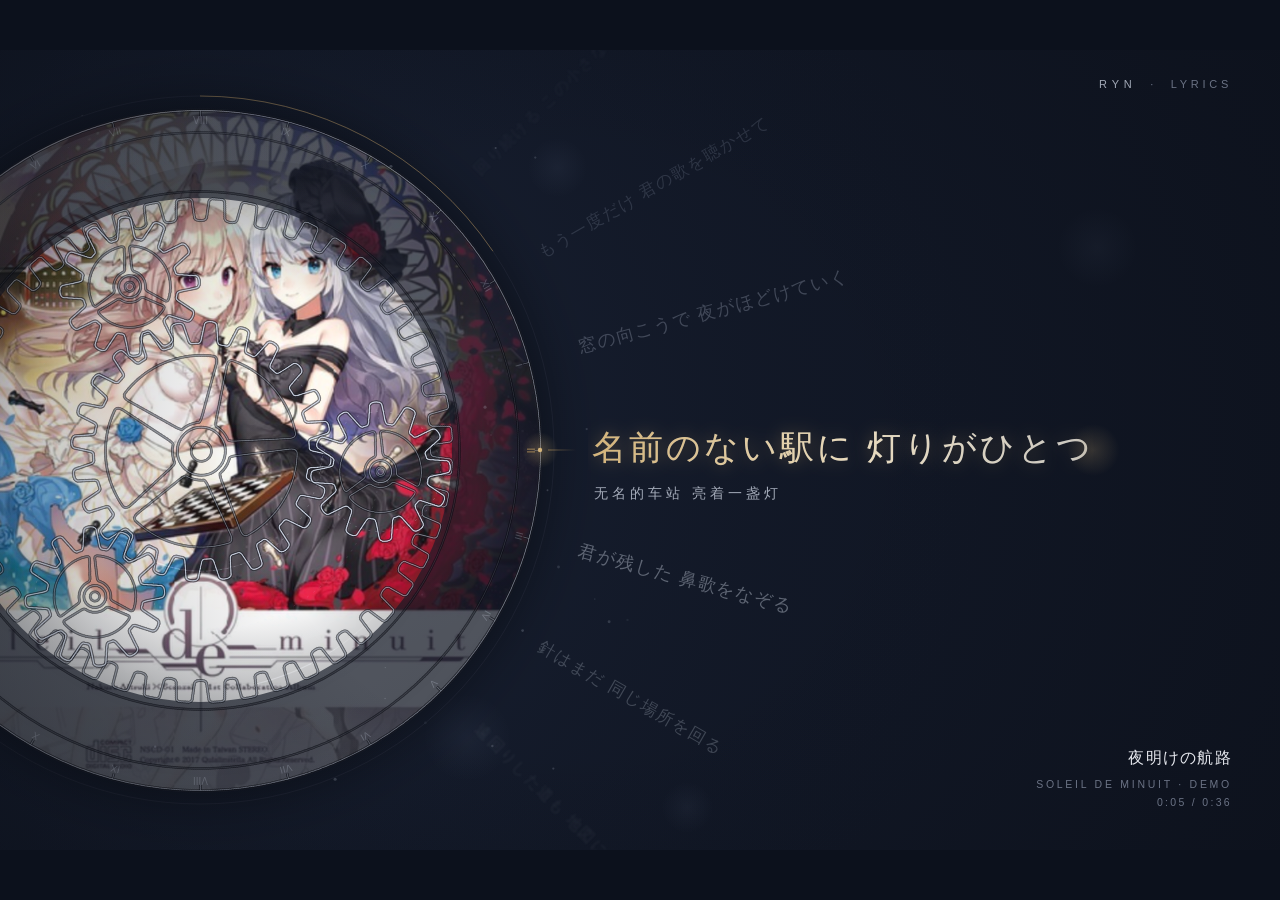
==== commit 54fba73b: "lyric-dial 7b: gears as outlines only (no fill, no gear shadows), cover fully clear" ====
--- a/ryn-lyric-dial/concept-7b/index.html
+++ b/ryn-lyric-dial/concept-7b/index.html
@@ -21,7 +21,7 @@
    A true planetary set: the engraved Roman-numeral band (6b style) is the ring gear (48 inner teeth),
    three planets (12) mesh with it and with the central sun (24). Carrier = a dotted hairline only; no arms, no bridges.
    Wheels are luminous hairlines (with a dark under-stroke so they read on bright art);
-   the cover is fully clear; the wheels' solid parts are translucent frosted glass, their windows fully clear. Ring rotation = lyric arc. */
+   the cover is fully clear; the wheels are luminous outlines only (no fill). Ring rotation = lyric arc. */
 const TAU = Math.PI * 2, CX = 200, CY = 400;
 const MI = 10, ZRI = 48, RRI = MI * ZRI / 2;          // ring internal: pitch R 240
 const BAND_I = RRI + 1.2 * MI, BAND_O = 340;          // engraved band (6b style) between the inner-teeth root and Ø 680
@@ -92,9 +92,6 @@
     // the engraved band (unchanged): darker so the rim reads as one part
     g.fillStyle = 'rgba(16,21,34,.66)'; g.beginPath(); g.arc(R_COV, R_COV, R_COV, 0, TAU); g.arc(R_COV, R_COV, RRI + 1.2 * MI, 0, TAU, true); g.fill();
     B.veil = c; }
-  { // frosted glass for the gears' solid parts: the cover, blurred, with a ~20% cool-dark tint and a faint sheen
-    const [c, g] = mk(); g.filter = 'blur(6px) saturate(.9) brightness(.9)'; if (cover) g.drawImage(cover, -10, -10, S + 20, S + 20); g.filter = 'none';
-    g.fillStyle = 'rgba(12,17,28,.2)'; g.fillRect(0, 0, S, S); g.fillStyle = `rgba(${INK},.05)`; g.fillRect(0, 0, S, S); B.frost = c; }
   SUN.def = wheelDef(SUN); B.sun = bakeWheel(SUN.def); PLANET.def = wheelDef(PLANET); B.planet = bakeWheel(PLANET.def);
   { // ring = engraved band (thin concentric rings + one quiet tick per lyric step) with the drive teeth on its inner edge
     const inner = toPath(teeth(ZRI, RRI, MI, true)), ticks = new Path2D();
@@ -131,16 +128,9 @@
 
   for (const [bx, by, br] of BOKEH) { const g = ctx.createRadialGradient(bx - px * 2, by - py * 2, 0, bx - px * 2, by - py * 2, br); g.addColorStop(0, 'rgba(170,190,230,.05)'); g.addColorStop(1, 'rgba(170,190,230,0)'); ctx.fillStyle = g; ctx.beginPath(); ctx.arc(bx - px * 2, by - py * 2, br, 0, TAU); ctx.fill(); }
 
-  // cover clear; gear bodies are frosted glass (windows stay fully clear)
+  // cover fully clear; gears are outlines only (no fill, no tint, no blur)
   ctx.save(); ctx.shadowColor = 'rgba(0,0,0,.55)'; ctx.shadowBlur = 60; ctx.fillStyle = '#0d121c'; ctx.beginPath(); ctx.arc(CX, CY, R_COV, 0, TAU); ctx.fill(); ctx.restore();
   ctx.drawImage(B.veil, CX - R_COV, CY - R_COV, 2 * R_COV, 2 * R_COV);
-  { const S = 2 * R_COV, mc = B.mask; if (mc.width !== Math.round(S * dpr)) mc.width = mc.height = Math.round(S * dpr);
-    const g = mc.getContext('2d'); g.setTransform(1, 0, 0, 1, 0, 0); g.clearRect(0, 0, mc.width, mc.height); g.setTransform(dpr, 0, 0, dpr, 0, 0);
-    g.fillStyle = '#fff';
-    for (const w of W) { g.save(); g.translate(w.x - CX + R_COV + px * w.d, w.y - CY + R_COV + py * w.d); g.rotate(w.th); g.fill(w.def.body);
-      g.globalCompositeOperation = 'destination-out'; for (const p of w.def.wins) g.fill(p); g.globalCompositeOperation = 'source-over'; g.restore(); }
-    g.globalCompositeOperation = 'source-in'; g.setTransform(1, 0, 0, 1, 0, 0); g.drawImage(B.frost, 0, 0, mc.width, mc.height); g.globalCompositeOperation = 'source-over';
-    ctx.drawImage(mc, CX - R_COV, CY - R_COV, S, S); }
   { ctx.save(); ctx.beginPath(); ctx.arc(CX, CY, R_COV, 0, TAU); ctx.clip(); ctx.globalCompositeOperation = 'screen';
     const u = mod(t / 11, 1), x0 = CX - 560 + u * 1120, sw = ctx.createLinearGradient(x0 - 150, CY - 320, x0 + 150, CY + 320);
     sw.addColorStop(0, 'rgba(200,214,240,0)'); sw.addColorStop(.5, 'rgba(200,214,240,.06)'); sw.addColorStop(1, 'rgba(200,214,240,0)');
@@ -148,8 +138,7 @@
 
   // shadows, then the wheels
   const O = [3, 5];
-  put(ctx, B.ringSh, CX + O[0] * .5, CY + O[1] * .5, thR, .14);
-  for (const w of W) put(ctx, B[w.tex + 'Sh'], w.x + O[0] * w.d, w.y + O[1] * w.d, w.th, .14);
+  put(ctx, B.ringSh, CX + O[0] * .5, CY + O[1] * .5, thR, .06);   // barely-there band shadow; sun/planets cast none
   put(ctx, B.ring, CX + px * dep.ring, CY + py * dep.ring, thR);
   // Roman numerals engraved on the band, riding with the ring (24 slots = two turns of I–XII), current one gold
   ctx.font = `300 10px ${FONT_UI}`; ctx.textAlign = 'center'; ctx.textBaseline = 'middle';
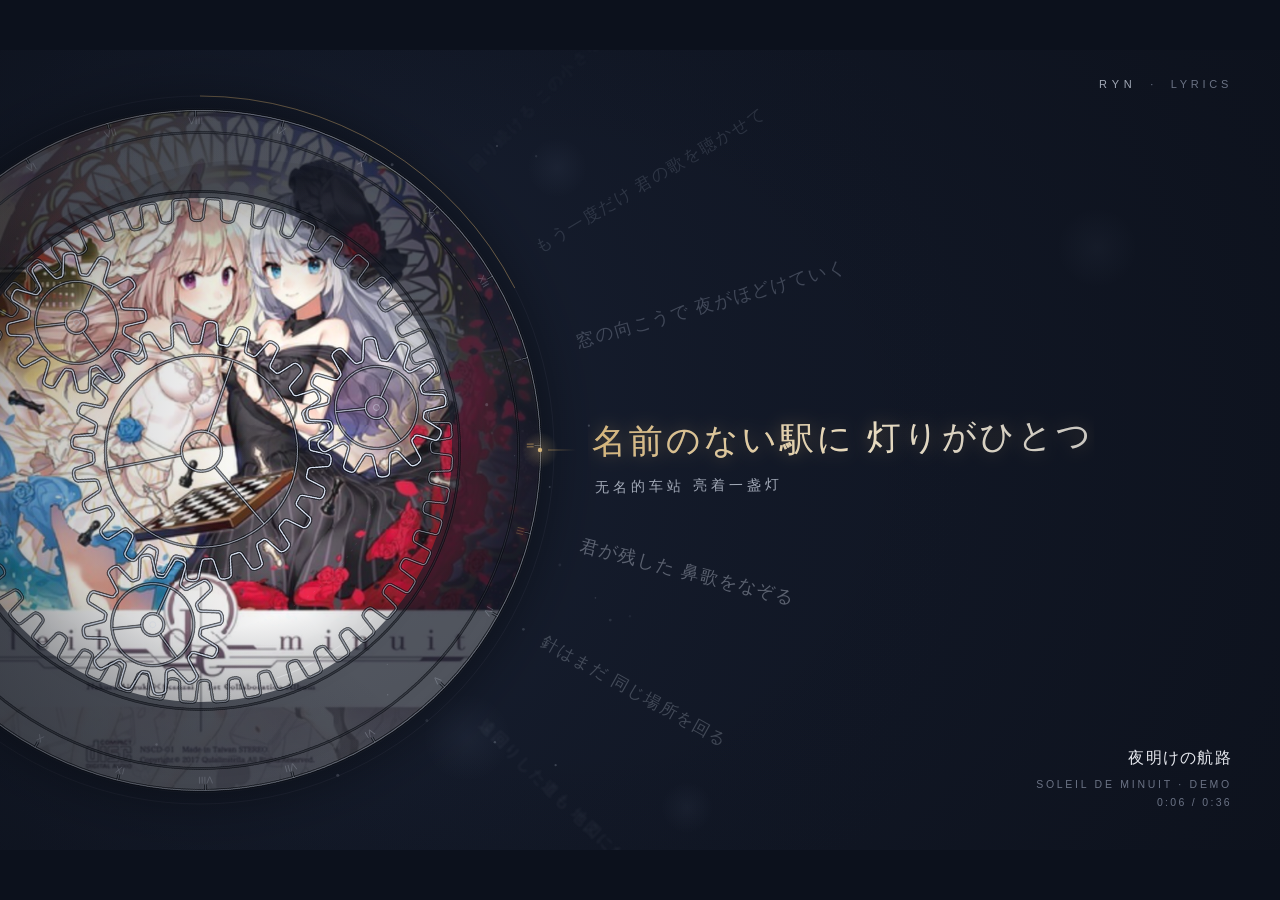
==== commit 543db7f7: "lyric-dial: 7b planets orbit the sun (ring drives), simple 3-spoke outline gears; concept 1 upright " ====
--- a/ryn-lyric-dial/concept-7b/index.html
+++ b/ryn-lyric-dial/concept-7b/index.html
@@ -57,7 +57,7 @@
 
 // ── the planetary set: Zr = Zs + 2·Zp (48 = 24 + 2·12), (Zs + Zr)/3 = 24 → three equally spaced planets mesh
 const ZS = 24, ZP = 12, NP = 3;
-const SUN = {Z: ZS, R: MI * ZS / 2, n: 5, hub: 24}, PLANET = {Z: ZP, R: MI * ZP / 2, n: 3, hub: 11};
+const SUN = {Z: ZS, R: MI * ZS / 2, n: 3, hub: 20}, PLANET = {Z: ZP, R: MI * ZP / 2, n: 3, hub: 11};
 const RC = SUN.R + PLANET.R;                                   // carrier radius 180 (= RRI − Rp)
 function meshExt(a, b, thA) { const psi = Math.atan2(b.y - a.y, b.x - a.x); return psi + Math.PI - Math.PI / b.Z + (a.Z / b.Z) * (psi - thA); }
 
@@ -67,18 +67,18 @@
   const g = c.getContext('2d'); g.scale(SS, SS); g.translate(S / 2, S / 2); g.lineJoin = 'round';
   if (def.frost) { g.fillStyle = `rgba(${INK},${def.frost})`; g.fill(def.body, 'evenodd'); g.globalCompositeOperation = 'destination-out'; g.fillStyle = '#000'; for (const w of def.wins) g.fill(w); g.globalCompositeOperation = 'source-over'; }
   const items = def.lines;   // [path, weight 0..1, dashed]
-  g.strokeStyle = 'rgba(6,9,16,.55)'; for (const [p, k, dash] of items) { if (dash) continue; g.lineWidth = 2.6 + k; g.stroke(p); }
-  for (const [p, k, dash] of items) { if (dash) continue; g.strokeStyle = `rgba(${INK},${.07 * k})`; g.lineWidth = 4; g.stroke(p); }
-  for (const [p, k, dash] of items) { g.setLineDash(dash ? [2, 5] : []); g.strokeStyle = `rgba(${INK},${k})`; g.lineWidth = dash ? .8 : .7 + .5 * k; g.stroke(p); }
+  for (const [p, k, dash] of items) { if (dash) continue; g.strokeStyle = `rgba(${INK},${.06 * k})`; g.lineWidth = 5; g.stroke(p); }   // faint glow
+  g.strokeStyle = 'rgba(6,9,16,.62)'; for (const [p, k, dash] of items) { if (dash) continue; g.lineWidth = 2.8 + k; g.stroke(p); }  // dark under-stroke
+  for (const [p, k, dash] of items) { g.setLineDash(dash ? [2, 5] : []); g.strokeStyle = `rgba(${INK},${k})`; g.lineWidth = dash ? .8 : .8 + .5 * k; g.stroke(p); }
   g.setLineDash([]); return c;
 }
 function wheelDef(w) {
   const m = MI, rRoot = w.R - 1.2 * m, rim = Math.max(7, w.R * .1), out = toPath(teeth(w.Z, w.R, m, false));
-  const sw = w.R * .07, wins = [];
-  for (let k = 0; k < w.n; k++) wins.push(toPath(windowShape(k * TAU / w.n, (k + 1) * TAU / w.n, w.hub + 5, rRoot - rim, sw * .9, sw * .6)));
-  const body = new Path2D(); body.addPath(out);
-  return {size: 2 * (w.R + m) + 16, wins, body, frost: 0,
-    lines: [[out, .85], ...wins.map(p => [p, .4]), [circ(w.hub), .5], [circ(w.hub * .42), .35], [circ(w.R), .2, true]]};
+  // simple interior: inner rim circle, plain hub, w.n straight thin spokes
+  const spokes = new Path2D();
+  for (let k = 0; k < w.n; k++) { const a = k * TAU / w.n + Math.PI / 2; spokes.moveTo(Math.cos(a) * w.hub, Math.sin(a) * w.hub); spokes.lineTo(Math.cos(a) * (rRoot - rim), Math.sin(a) * (rRoot - rim)); }
+  return {size: 2 * (w.R + m) + 16, wins: [], body: out, frost: 0,
+    lines: [[out, .95], [circ(rRoot - rim), .62], [spokes, .7], [circ(w.hub), .72]]};
 }
 const B = {};
 function bake(cover) {
@@ -117,7 +117,9 @@
   // kinematics
   const thR = -s.p * STEP;
   // planetary kinematics: ring = lyric arc, carrier drifts slowly, sun by Willis (+ phase so all teeth mesh)
-  const thC = t * .02, thS = thC * (1 + ZRI / ZS) - (ZRI / ZS) * thR + Math.PI * ZP / ZS;
+  // the ring drives, the sun is nearly held (a very slow creep): the carrier — and the planets with it —
+  // visibly orbit the sun, 10° per lyric line (θC = (Zs·θS + Zr·θR)/(Zs + Zr)), gliding with the line easing
+  const thS = Math.PI * ZP / ZS - t * .03, thC = (ZS * (thS - Math.PI * ZP / ZS) + ZRI * thR) / (ZS + ZRI);
   const W = [{tex: 'sun', def: SUN.def, x: CX, y: CY, th: thS, d: 1}];
   for (let i = 0; i < NP; i++) { const psi = thC + i * TAU / NP, w = {Z: ZP, x: CX + Math.cos(psi) * RC, y: CY + Math.sin(psi) * RC};
     W.push({tex: 'planet', def: PLANET.def, x: w.x, y: w.y, th: meshExt({x: CX, y: CY, Z: ZS}, w, thS), d: 1.3}); }
